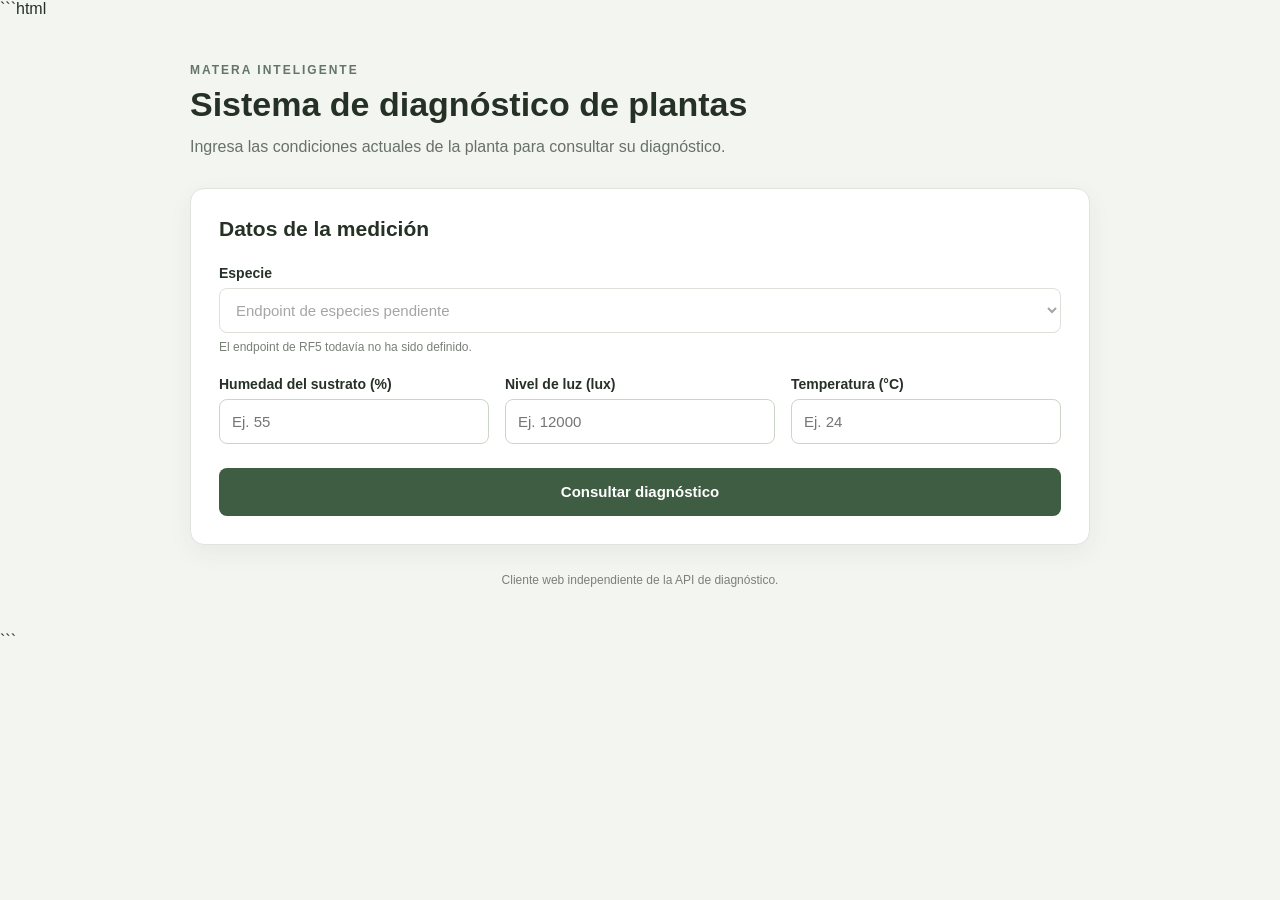
==== frontend/index.html @ f65040d2 "Add files via upload" ====
```html
<!DOCTYPE html>
<html lang="es">
<head>
    <meta charset="UTF-8">
    <meta name="viewport" content="width=device-width, initial-scale=1.0">

    <title>Diagnóstico de plantas</title>

    <link rel="stylesheet" href="css/styles.css">
</head>

<body>

    <main class="contenedor">

        <header class="encabezado">
            <p class="etiqueta">MATERA INTELIGENTE</p>

            <h1>Sistema de diagnóstico de plantas</h1>

            <p class="descripcion">
                Ingresa las condiciones actuales de la planta para consultar
                su diagnóstico.
            </p>
        </header>


        <section class="tarjeta">

            <h2>Datos de la medición</h2>

            <form id="diagnostico-form">

                <div class="campo campo-especie">
                    <label for="especie">Especie</label>

                    <select id="especie" name="especie" required>
                        <option value="">
                            Cargando especies...
                        </option>
                    </select>

                    <small id="estado-especies" class="texto-ayuda">
                        Las especies se cargarán desde la API.
                    </small>
                </div>


                <div class="grupo-campos">

                    <div class="campo">
                        <label for="humedad">
                            Humedad del sustrato (%)
                        </label>

                        <input
                            type="number"
                            id="humedad"
                            name="humedad"
                            step="any"
                            placeholder="Ej. 55"
                            required
                        >
                    </div>


                    <div class="campo">
                        <label for="luz">
                            Nivel de luz (lux)
                        </label>

                        <input
                            type="number"
                            id="luz"
                            name="luz"
                            step="any"
                            placeholder="Ej. 12000"
                            required
                        >
                    </div>


                    <div class="campo">
                        <label for="temperatura">
                            Temperatura (°C)
                        </label>

                        <input
                            type="number"
                            id="temperatura"
                            name="temperatura"
                            step="any"
                            placeholder="Ej. 24"
                            required
                        >
                    </div>

                </div>


                <div id="mensaje-formulario" class="mensaje oculto"></div>


                <button type="submit" id="boton-diagnostico">
                    Consultar diagnóstico
                </button>

            </form>

        </section>


        <section
            id="resultado"
            class="resultado oculto"
            aria-live="polite"
        >

            <div class="resultado-cabecera">

                <p class="etiqueta">RESULTADO</p>

                <h2>Diagnóstico de la planta</h2>

                <div id="indice-vitalidad" class="vitalidad">
                    -
                </div>

            </div>


            <div class="parametros">

                <article class="parametro">

                    <div class="parametro-icono">💧</div>

                    <div>
                        <h3>Humedad</h3>
                        <p id="estado-humedad">-</p>
                    </div>

                </article>


                <article class="parametro">

                    <div class="parametro-icono">☀️</div>

                    <div>
                        <h3>Luz</h3>
                        <p id="estado-luz">-</p>
                    </div>

                </article>


                <article class="parametro">

                    <div class="parametro-icono">🌡️</div>

                    <div>
                        <h3>Temperatura</h3>
                        <p id="estado-temperatura">-</p>
                    </div>

                </article>

            </div>


            <div class="recomendaciones">

                <h3>Recomendaciones</h3>

                <div id="lista-recomendaciones">
                    <!-- Las recomendaciones llegan desde la API. -->
                </div>

            </div>

        </section>


        <section
            id="error-api"
            class="error-api oculto"
            aria-live="assertive"
        >

            <div class="error-icono">!</div>

            <div>
                <h2>No fue posible realizar el diagnóstico</h2>

                <p id="mensaje-error">
                    Ocurrió un error al comunicarse con el servicio.
                </p>

                <p id="codigo-error" class="codigo-error"></p>
            </div>

        </section>


        <footer class="pie">

            <p>
                Cliente web independiente de la API de diagnóstico.
            </p>

        </footer>

    </main>


    <script src="js/app.js"></script>

</body>
</html>
```
---- frontend/css/styles.css ----
* {
    box-sizing: border-box;
    margin: 0;
    padding: 0;
}

body {
    font-family: Arial, Helvetica, sans-serif;
    background: #f3f5f1;
    color: #263126;
    min-height: 100vh;
}

.contenedor {
    width: min(900px, 92%);
    margin: 0 auto;
    padding: 45px 0;
}


/* ENCABEZADO */

.encabezado {
    margin-bottom: 28px;
}

.etiqueta {
    font-size: 12px;
    font-weight: bold;
    letter-spacing: 2px;
    color: #657565;
    margin-bottom: 8px;
}

.encabezado h1 {
    font-size: 34px;
    margin-bottom: 10px;
}

.descripcion {
    color: #687168;
    line-height: 1.6;
}


/* TARJETAS */

.tarjeta,
.resultado,
.error-api {
    background: white;
    border: 1px solid #dfe4dc;
    border-radius: 14px;
    padding: 28px;
    box-shadow: 0 8px 25px rgba(31, 44, 31, 0.06);
}

.tarjeta h2,
.resultado h2 {
    font-size: 21px;
    margin-bottom: 24px;
}


/* FORMULARIO */

.campo {
    display: flex;
    flex-direction: column;
    gap: 7px;
}

.campo-especie {
    margin-bottom: 22px;
}

.campo label {
    font-size: 14px;
    font-weight: bold;
}

.campo input,
.campo select {
    width: 100%;
    height: 45px;
    border: 1px solid #cdd4ca;
    border-radius: 8px;
    padding: 0 12px;
    font-size: 15px;
    background: white;
}

.campo input:focus,
.campo select:focus {
    outline: none;
    border-color: #607960;
    box-shadow: 0 0 0 3px rgba(96, 121, 96, 0.12);
}

.texto-ayuda {
    color: #788078;
    font-size: 12px;
}

.grupo-campos {
    display: grid;
    grid-template-columns: repeat(3, 1fr);
    gap: 16px;
}


/* BOTÓN */

button {
    width: 100%;
    margin-top: 24px;
    height: 48px;
    border: none;
    border-radius: 8px;
    background: #3f5d42;
    color: white;
    font-size: 15px;
    font-weight: bold;
    cursor: pointer;
    transition: background 0.2s ease, transform 0.1s ease;
}

button:hover {
    background: #314a34;
}

button:active {
    transform: translateY(1px);
}

button:disabled {
    opacity: 0.65;
    cursor: wait;
}


/* MENSAJES */

.mensaje {
    margin-top: 16px;
    padding: 12px 14px;
    border-radius: 8px;
    font-size: 14px;
    line-height: 1.5;
}

.mensaje.error {
    background: #fff0f0;
    border: 1px solid #efcaca;
    color: #8d3030;
}


/* RESULTADO */

.resultado {
    margin-top: 24px;
}

.resultado-cabecera {
    border-bottom: 1px solid #e4e8e2;
    padding-bottom: 22px;
}

.vitalidad {
    display: inline-flex;
    align-items: center;
    min-height: 40px;
    padding: 7px 16px;
    margin-top: 5px;
    border-radius: 20px;
    background: #edf3ed;
    color: #3f5d42;
    font-weight: bold;
    font-size: 14px;
}


/* PARÁMETROS */

.parametros {
    display: grid;
    grid-template-columns: repeat(3, 1fr);
    gap: 14px;
    margin-top: 22px;
}

.parametro {
    display: flex;
    align-items: center;
    gap: 13px;
    border: 1px solid #e0e5df;
    border-radius: 10px;
    padding: 17px;
}

.parametro-icono {
    font-size: 23px;
}

.parametro h3 {
    font-size: 14px;
    margin-bottom: 5px;
}

.parametro p {
    font-size: 13px;
    font-weight: bold;
}


/* ESTADOS */

.estado-bajo {
    color: #a05c25;
}

.estado-optimo {
    color: #3f7145;
}

.estado-alto {
    color: #8a4242;
}


/* RECOMENDACIONES */

.recomendaciones {
    margin-top: 24px;
    padding-top: 22px;
    border-top: 1px solid #e4e8e2;
}

.recomendaciones h3 {
    margin-bottom: 13px;
    font-size: 16px;
}

.recomendacion {
    padding: 13px 15px;
    margin-bottom: 9px;
    border-radius: 8px;
    background: #f5f7f4;
    color: #4d554d;
    font-size: 14px;
    line-height: 1.5;
}

.recomendacion:last-child {
    margin-bottom: 0;
}


/* ERROR DE API */

.error-api {
    display: flex;
    gap: 16px;
    margin-top: 24px;
    border-color: #efcaca;
    background: #fffafa;
}

.error-icono {
    width: 32px;
    height: 32px;
    flex-shrink: 0;
    display: flex;
    justify-content: center;
    align-items: center;
    border-radius: 50%;
    background: #b84b4b;
    color: white;
    font-weight: bold;
}

.error-api h2 {
    font-size: 17px;
    margin-bottom: 7px;
}

.error-api p {
    color: #6e5a5a;
    line-height: 1.5;
}

.codigo-error {
    margin-top: 7px;
    font-size: 12px;
    font-family: monospace;
}


/* UTILIDAD */

.oculto {
    display: none;
}


/* PIE */

.pie {
    text-align: center;
    margin-top: 28px;
    color: #7a817a;
    font-size: 12px;
}


/* RESPONSIVE */

@media (max-width: 700px) {

    .contenedor {
        padding: 30px 0;
    }

    .encabezado h1 {
        font-size: 28px;
    }

    .grupo-campos,
    .parametros {
        grid-template-columns: 1fr;
    }

    .tarjeta,
    .resultado,
    .error-api {
        padding: 21px;
    }
}
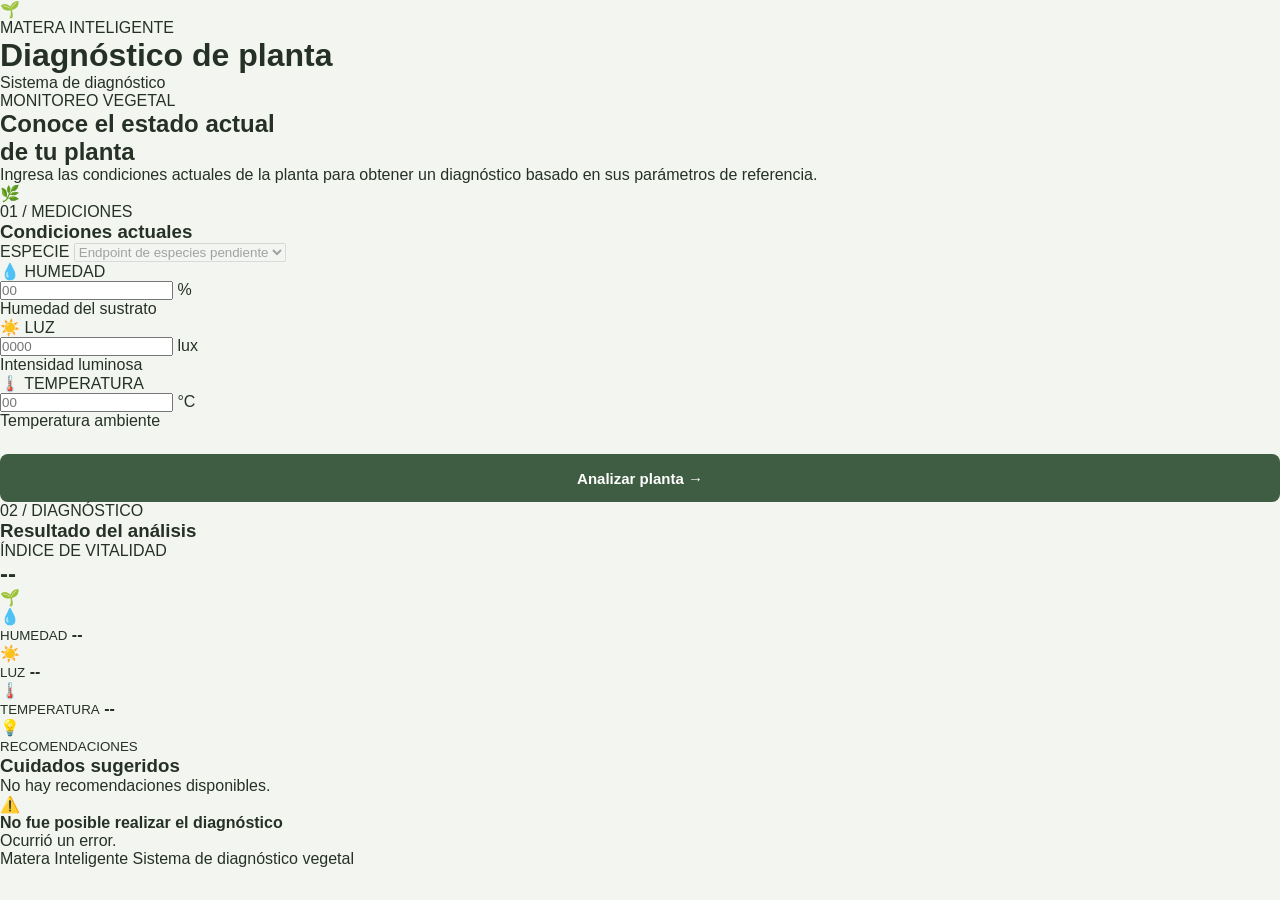
==== commit 30f45e07: "Update index.html" ====
--- a/frontend/index.html
+++ b/frontend/index.html
@@ -1,181 +1,302 @@
-```html
 <!DOCTYPE html>
 <html lang="es">
 <head>
     <meta charset="UTF-8">
     <meta name="viewport" content="width=device-width, initial-scale=1.0">
 
-    <title>Diagnóstico de plantas</title>
+    <title>Matera Inteligente | Diagnóstico</title>
 
     <link rel="stylesheet" href="css/styles.css">
 </head>
 
 <body>
 
-    <main class="contenedor">
-
-        <header class="encabezado">
-            <p class="etiqueta">MATERA INTELIGENTE</p>
-
-            <h1>Sistema de diagnóstico de plantas</h1>
-
-            <p class="descripcion">
-                Ingresa las condiciones actuales de la planta para consultar
-                su diagnóstico.
-            </p>
+    <main class="dashboard">
+
+        <header class="topbar">
+
+            <div class="brand">
+                <div class="brand-icon">🌱</div>
+
+                <div>
+                    <span class="brand-small">MATERA INTELIGENTE</span>
+                    <h1>Diagnóstico de planta</h1>
+                </div>
+            </div>
+
+            <div class="status">
+                <span class="status-dot"></span>
+                Sistema de diagnóstico
+            </div>
+
         </header>
 
 
-        <section class="tarjeta">
-
-            <h2>Datos de la medición</h2>
-
-            <form id="diagnostico-form">
-
-                <div class="campo campo-especie">
-                    <label for="especie">Especie</label>
-
-                    <select id="especie" name="especie" required>
-                        <option value="">
-                            Cargando especies...
-                        </option>
+        <section class="welcome">
+
+            <div>
+                <span class="section-label">MONITOREO VEGETAL</span>
+
+                <h2>
+                    Conoce el estado actual
+                    <br>
+                    de tu planta
+                </h2>
+
+                <p>
+                    Ingresa las condiciones actuales de la planta
+                    para obtener un diagnóstico basado en sus
+                    parámetros de referencia.
+                </p>
+            </div>
+
+            <div class="plant-decoration">
+                🌿
+            </div>
+
+        </section>
+
+
+        <!-- PANEL DE MEDICIONES -->
+        <section class="measurements">
+
+            <div class="section-heading">
+
+                <div>
+                    <span class="section-label">01 / MEDICIONES</span>
+                    <h3>Condiciones actuales</h3>
+                </div>
+
+                <div class="species-box">
+
+                    <label for="especie">ESPECIE</label>
+
+                    <select id="especie">
+                        <option value="">Cargando especies...</option>
                     </select>
 
-                    <small id="estado-especies" class="texto-ayuda">
-                        Las especies se cargarán desde la API.
-                    </small>
-                </div>
-
-
-                <div class="grupo-campos">
-
-                    <div class="campo">
-                        <label for="humedad">
-                            Humedad del sustrato (%)
-                        </label>
+                </div>
+
+            </div>
+
+
+            <div class="measurement-grid">
+
+                <!-- HUMEDAD -->
+                <article class="measurement-card humidity">
+
+                    <div class="card-top">
+                        <span class="measurement-icon">💧</span>
+                        <span class="measurement-name">
+                            HUMEDAD
+                        </span>
+                    </div>
+
+                    <div class="measurement-input">
 
                         <input
                             type="number"
                             id="humedad"
-                            name="humedad"
-                            step="any"
-                            placeholder="Ej. 55"
-                            required
+                            placeholder="00"
+                            min="0"
                         >
-                    </div>
-
-
-                    <div class="campo">
-                        <label for="luz">
-                            Nivel de luz (lux)
-                        </label>
+
+                        <span>%</span>
+
+                    </div>
+
+                    <p>
+                        Humedad del sustrato
+                    </p>
+
+                </article>
+
+
+                <!-- LUZ -->
+                <article class="measurement-card light">
+
+                    <div class="card-top">
+                        <span class="measurement-icon">☀️</span>
+                        <span class="measurement-name">
+                            LUZ
+                        </span>
+                    </div>
+
+                    <div class="measurement-input">
 
                         <input
                             type="number"
                             id="luz"
-                            name="luz"
-                            step="any"
-                            placeholder="Ej. 12000"
-                            required
+                            placeholder="0000"
+                            min="0"
                         >
-                    </div>
-
-
-                    <div class="campo">
-                        <label for="temperatura">
-                            Temperatura (°C)
-                        </label>
+
+                        <span>lux</span>
+
+                    </div>
+
+                    <p>
+                        Intensidad luminosa
+                    </p>
+
+                </article>
+
+
+                <!-- TEMPERATURA -->
+                <article class="measurement-card temperature">
+
+                    <div class="card-top">
+                        <span class="measurement-icon">🌡️</span>
+                        <span class="measurement-name">
+                            TEMPERATURA
+                        </span>
+                    </div>
+
+                    <div class="measurement-input">
 
                         <input
                             type="number"
                             id="temperatura"
-                            name="temperatura"
-                            step="any"
-                            placeholder="Ej. 24"
-                            required
+                            placeholder="00"
+                            step="0.1"
                         >
-                    </div>
-
-                </div>
-
-
-                <div id="mensaje-formulario" class="mensaje oculto"></div>
-
-
-                <button type="submit" id="boton-diagnostico">
-                    Consultar diagnóstico
+
+                        <span>°C</span>
+
+                    </div>
+
+                    <p>
+                        Temperatura ambiente
+                    </p>
+
+                </article>
+
+            </div>
+
+
+            <div class="action-area">
+
+                <button
+                    id="boton-diagnostico"
+                    type="button"
+                >
+                    <span>Analizar planta</span>
+                    <span class="arrow">→</span>
                 </button>
 
-            </form>
+            </div>
 
         </section>
 
 
+        <!-- RESULTADO -->
         <section
             id="resultado"
-            class="resultado oculto"
-            aria-live="polite"
+            class="diagnosis-section hidden"
         >
 
-            <div class="resultado-cabecera">
-
-                <p class="etiqueta">RESULTADO</p>
-
-                <h2>Diagnóstico de la planta</h2>
-
-                <div id="indice-vitalidad" class="vitalidad">
-                    -
-                </div>
-
-            </div>
-
-
-            <div class="parametros">
-
-                <article class="parametro">
-
-                    <div class="parametro-icono">💧</div>
+            <div class="section-heading">
+
+                <div>
+                    <span class="section-label">
+                        02 / DIAGNÓSTICO
+                    </span>
+
+                    <h3>
+                        Resultado del análisis
+                    </h3>
+                </div>
+
+            </div>
+
+
+            <!-- ESTADO GENERAL -->
+            <div class="vitality-card">
+
+                <div>
+
+                    <span class="result-label">
+                        ÍNDICE DE VITALIDAD
+                    </span>
+
+                    <h2 id="indice-vitalidad">
+                        --
+                    </h2>
+
+                </div>
+
+                <div
+                    id="estado-icon"
+                    class="vitality-icon"
+                >
+                    🌱
+                </div>
+
+            </div>
+
+
+            <!-- ESTADOS INDIVIDUALES -->
+            <div class="parameter-results">
+
+                <article class="result-card">
+
+                    <span>💧</span>
 
                     <div>
-                        <h3>Humedad</h3>
-                        <p id="estado-humedad">-</p>
-                    </div>
-
-                </article>
-
-
-                <article class="parametro">
-
-                    <div class="parametro-icono">☀️</div>
+                        <small>HUMEDAD</small>
+                        <strong id="resultado-humedad">
+                            --
+                        </strong>
+                    </div>
+
+                </article>
+
+
+                <article class="result-card">
+
+                    <span>☀️</span>
 
                     <div>
-                        <h3>Luz</h3>
-                        <p id="estado-luz">-</p>
-                    </div>
-
-                </article>
-
-
-                <article class="parametro">
-
-                    <div class="parametro-icono">🌡️</div>
+                        <small>LUZ</small>
+                        <strong id="resultado-luz">
+                            --
+                        </strong>
+                    </div>
+
+                </article>
+
+
+                <article class="result-card">
+
+                    <span>🌡️</span>
 
                     <div>
-                        <h3>Temperatura</h3>
-                        <p id="estado-temperatura">-</p>
-                    </div>
-
-                </article>
-
-            </div>
-
-
-            <div class="recomendaciones">
-
-                <h3>Recomendaciones</h3>
+                        <small>TEMPERATURA</small>
+                        <strong id="resultado-temperatura">
+                            --
+                        </strong>
+                    </div>
+
+                </article>
+
+            </div>
+
+
+            <div class="recommendations">
+
+                <div class="recommendation-title">
+                    <span>💡</span>
+
+                    <div>
+                        <small>RECOMENDACIONES</small>
+                        <h3>Cuidados sugeridos</h3>
+                    </div>
+                </div>
 
                 <div id="lista-recomendaciones">
-                    <!-- Las recomendaciones llegan desde la API. -->
+                    <p>
+                        No hay recomendaciones disponibles.
+                    </p>
                 </div>
 
             </div>
@@ -183,32 +304,36 @@
         </section>
 
 
+        <!-- ERROR -->
         <section
-            id="error-api"
-            class="error-api oculto"
-            aria-live="assertive"
+            id="error"
+            class="error-box hidden"
         >
 
-            <div class="error-icono">!</div>
+            <span class="error-icon">⚠️</span>
 
             <div>
-                <h2>No fue posible realizar el diagnóstico</h2>
+                <strong>
+                    No fue posible realizar el diagnóstico
+                </strong>
 
                 <p id="mensaje-error">
-                    Ocurrió un error al comunicarse con el servicio.
+                    Ocurrió un error.
                 </p>
-
-                <p id="codigo-error" class="codigo-error"></p>
             </div>
 
         </section>
 
 
-        <footer class="pie">
-
-            <p>
-                Cliente web independiente de la API de diagnóstico.
-            </p>
+        <footer>
+
+            <span>
+                Matera Inteligente
+            </span>
+
+            <span>
+                Sistema de diagnóstico vegetal
+            </span>
 
         </footer>
 
@@ -219,4 +344,3 @@
 
 </body>
 </html>
-```
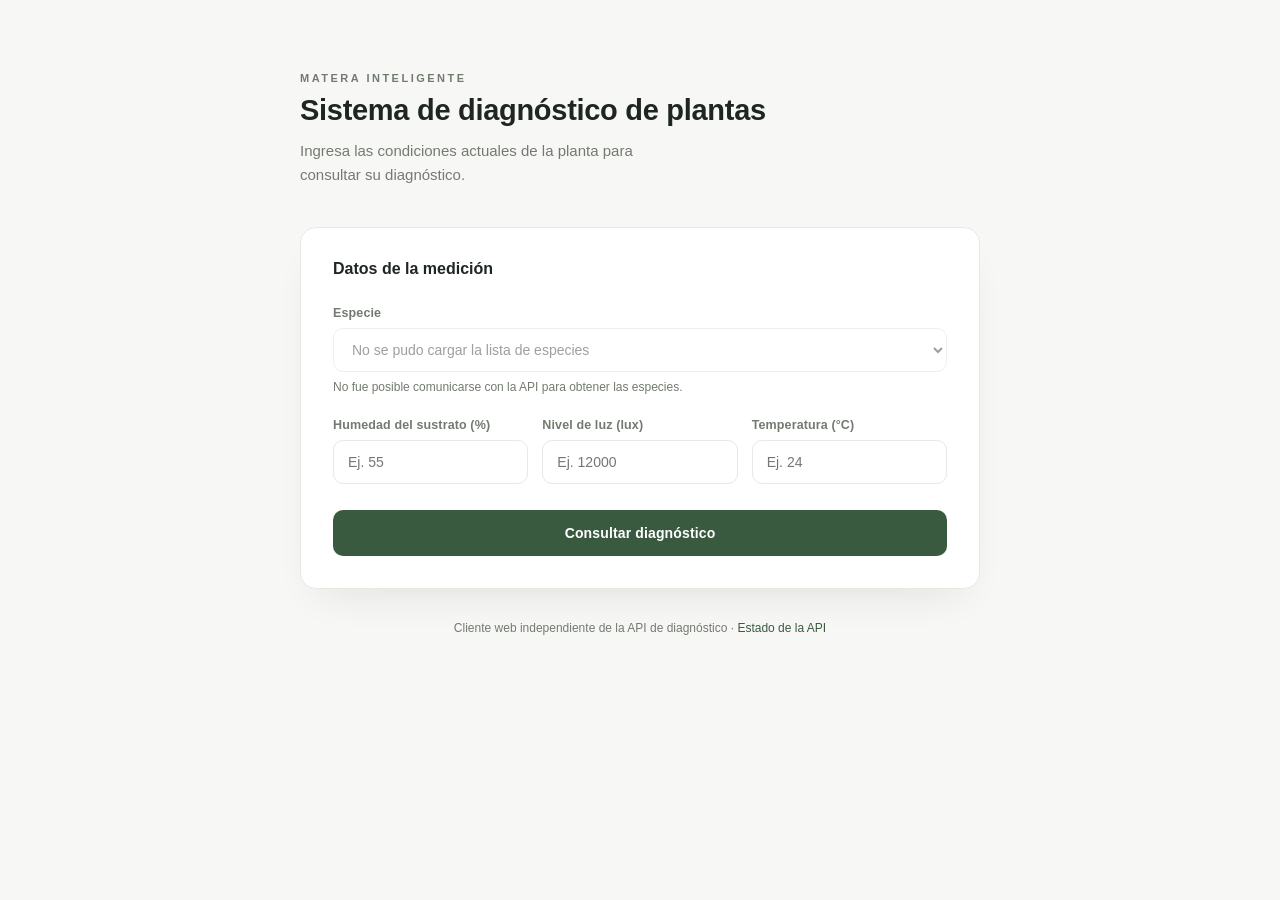
==== commit 3e665c39: "Conectar el front con la API, rediseño minimalista y panel de estado - app.js consume GET /especies " ====
--- a/frontend/index.html
+++ b/frontend/index.html
@@ -4,277 +4,164 @@
     <meta charset="UTF-8">
     <meta name="viewport" content="width=device-width, initial-scale=1.0">
 
-    <title>Matera Inteligente | Diagnóstico</title>
+    <title>Diagnóstico de plantas</title>
 
     <link rel="stylesheet" href="css/styles.css">
 </head>
 
 <body>
 
-    <main class="dashboard">
-
-        <header class="topbar">
-
-            <div class="brand">
-                <div class="brand-icon">🌱</div>
-
-                <div>
-                    <span class="brand-small">MATERA INTELIGENTE</span>
-                    <h1>Diagnóstico de planta</h1>
-                </div>
-            </div>
-
-            <div class="status">
-                <span class="status-dot"></span>
-                Sistema de diagnóstico
-            </div>
-
+    <main class="contenedor">
+
+        <header class="encabezado">
+            <p class="etiqueta">MATERA INTELIGENTE</p>
+
+            <h1>Sistema de diagnóstico de plantas</h1>
+
+            <p class="descripcion">
+                Ingresa las condiciones actuales de la planta para consultar
+                su diagnóstico.
+            </p>
         </header>
 
 
-        <section class="welcome">
-
-            <div>
-                <span class="section-label">MONITOREO VEGETAL</span>
-
-                <h2>
-                    Conoce el estado actual
-                    <br>
-                    de tu planta
-                </h2>
-
-                <p>
-                    Ingresa las condiciones actuales de la planta
-                    para obtener un diagnóstico basado en sus
-                    parámetros de referencia.
-                </p>
-            </div>
-
-            <div class="plant-decoration">
-                🌿
-            </div>
-
-        </section>
-
-
-        <!-- PANEL DE MEDICIONES -->
-        <section class="measurements">
-
-            <div class="section-heading">
-
-                <div>
-                    <span class="section-label">01 / MEDICIONES</span>
-                    <h3>Condiciones actuales</h3>
-                </div>
-
-                <div class="species-box">
-
-                    <label for="especie">ESPECIE</label>
-
-                    <select id="especie">
-                        <option value="">Cargando especies...</option>
+        <section class="tarjeta">
+
+            <h2>Datos de la medición</h2>
+
+            <form id="diagnostico-form">
+
+                <div class="campo campo-especie">
+                    <label for="especie">Especie</label>
+
+                    <select id="especie" name="especie" required>
+                        <option value="">
+                            Cargando especies...
+                        </option>
                     </select>
 
-                </div>
-
-            </div>
-
-
-            <div class="measurement-grid">
-
-                <!-- HUMEDAD -->
-                <article class="measurement-card humidity">
-
-                    <div class="card-top">
-                        <span class="measurement-icon">💧</span>
-                        <span class="measurement-name">
-                            HUMEDAD
-                        </span>
-                    </div>
-
-                    <div class="measurement-input">
+                    <small id="estado-especies" class="texto-ayuda">
+                        Las especies se cargarán desde la API.
+                    </small>
+                </div>
+
+
+                <div class="grupo-campos">
+
+                    <div class="campo">
+                        <label for="humedad">
+                            Humedad del sustrato (%)
+                        </label>
 
                         <input
                             type="number"
                             id="humedad"
-                            placeholder="00"
-                            min="0"
+                            name="humedad"
+                            step="any"
+                            placeholder="Ej. 55"
+                            required
                         >
-
-                        <span>%</span>
-
-                    </div>
-
-                    <p>
-                        Humedad del sustrato
-                    </p>
-
-                </article>
-
-
-                <!-- LUZ -->
-                <article class="measurement-card light">
-
-                    <div class="card-top">
-                        <span class="measurement-icon">☀️</span>
-                        <span class="measurement-name">
-                            LUZ
-                        </span>
-                    </div>
-
-                    <div class="measurement-input">
+                    </div>
+
+
+                    <div class="campo">
+                        <label for="luz">
+                            Nivel de luz (lux)
+                        </label>
 
                         <input
                             type="number"
                             id="luz"
-                            placeholder="0000"
-                            min="0"
+                            name="luz"
+                            step="any"
+                            placeholder="Ej. 12000"
+                            required
                         >
-
-                        <span>lux</span>
-
-                    </div>
-
-                    <p>
-                        Intensidad luminosa
-                    </p>
-
-                </article>
-
-
-                <!-- TEMPERATURA -->
-                <article class="measurement-card temperature">
-
-                    <div class="card-top">
-                        <span class="measurement-icon">🌡️</span>
-                        <span class="measurement-name">
-                            TEMPERATURA
-                        </span>
-                    </div>
-
-                    <div class="measurement-input">
+                    </div>
+
+
+                    <div class="campo">
+                        <label for="temperatura">
+                            Temperatura (°C)
+                        </label>
 
                         <input
                             type="number"
                             id="temperatura"
-                            placeholder="00"
-                            step="0.1"
+                            name="temperatura"
+                            step="any"
+                            placeholder="Ej. 24"
+                            required
                         >
-
-                        <span>°C</span>
-
-                    </div>
-
-                    <p>
-                        Temperatura ambiente
-                    </p>
-
-                </article>
-
-            </div>
-
-
-            <div class="action-area">
-
-                <button
-                    id="boton-diagnostico"
-                    type="button"
-                >
-                    <span>Analizar planta</span>
-                    <span class="arrow">→</span>
+                    </div>
+
+                </div>
+
+
+                <div id="mensaje-formulario" class="mensaje oculto"></div>
+
+
+                <button type="submit" id="boton-diagnostico">
+                    Consultar diagnóstico
                 </button>
 
-            </div>
+            </form>
 
         </section>
 
 
-        <!-- RESULTADO -->
         <section
             id="resultado"
-            class="diagnosis-section hidden"
+            class="resultado oculto"
+            aria-live="polite"
         >
 
-            <div class="section-heading">
-
-                <div>
-                    <span class="section-label">
-                        02 / DIAGNÓSTICO
-                    </span>
-
-                    <h3>
-                        Resultado del análisis
-                    </h3>
-                </div>
-
-            </div>
-
-
-            <!-- ESTADO GENERAL -->
-            <div class="vitality-card">
-
-                <div>
-
-                    <span class="result-label">
-                        ÍNDICE DE VITALIDAD
-                    </span>
-
-                    <h2 id="indice-vitalidad">
-                        --
-                    </h2>
-
-                </div>
-
-                <div
-                    id="estado-icon"
-                    class="vitality-icon"
-                >
-                    🌱
-                </div>
-
-            </div>
-
-
-            <!-- ESTADOS INDIVIDUALES -->
-            <div class="parameter-results">
-
-                <article class="result-card">
-
-                    <span>💧</span>
+            <div class="resultado-cabecera">
+
+                <p class="etiqueta">RESULTADO</p>
+
+                <h2>Diagnóstico de la planta</h2>
+
+                <div id="estado-global" class="vitalidad">
+                    -
+                </div>
+
+            </div>
+
+
+            <div class="parametros">
+
+                <article class="parametro">
+
+                    <div class="parametro-icono">💧</div>
 
                     <div>
-                        <small>HUMEDAD</small>
-                        <strong id="resultado-humedad">
-                            --
-                        </strong>
+                        <h3>Humedad</h3>
+                        <p id="estado-humedad">-</p>
                     </div>
 
                 </article>
 
 
-                <article class="result-card">
-
-                    <span>☀️</span>
+                <article class="parametro">
+
+                    <div class="parametro-icono">☀️</div>
 
                     <div>
-                        <small>LUZ</small>
-                        <strong id="resultado-luz">
-                            --
-                        </strong>
+                        <h3>Luz</h3>
+                        <p id="estado-luz">-</p>
                     </div>
 
                 </article>
 
 
-                <article class="result-card">
-
-                    <span>🌡️</span>
+                <article class="parametro">
+
+                    <div class="parametro-icono">🌡️</div>
 
                     <div>
-                        <small>TEMPERATURA</small>
-                        <strong id="resultado-temperatura">
-                            --
-                        </strong>
+                        <h3>Temperatura</h3>
+                        <p id="estado-temperatura">-</p>
                     </div>
 
                 </article>
@@ -282,21 +169,12 @@
             </div>
 
 
-            <div class="recommendations">
-
-                <div class="recommendation-title">
-                    <span>💡</span>
-
-                    <div>
-                        <small>RECOMENDACIONES</small>
-                        <h3>Cuidados sugeridos</h3>
-                    </div>
-                </div>
+            <div class="recomendaciones">
+
+                <h3>Recomendaciones</h3>
 
                 <div id="lista-recomendaciones">
-                    <p>
-                        No hay recomendaciones disponibles.
-                    </p>
+                    <!-- Las recomendaciones llegan desde la API. -->
                 </div>
 
             </div>
@@ -304,36 +182,33 @@
         </section>
 
 
-        <!-- ERROR -->
         <section
-            id="error"
-            class="error-box hidden"
+            id="error-api"
+            class="error-api oculto"
+            aria-live="assertive"
         >
 
-            <span class="error-icon">⚠️</span>
+            <div class="error-icono">!</div>
 
             <div>
-                <strong>
-                    No fue posible realizar el diagnóstico
-                </strong>
+                <h2>No fue posible realizar el diagnóstico</h2>
 
                 <p id="mensaje-error">
-                    Ocurrió un error.
+                    Ocurrió un error al comunicarse con el servicio.
                 </p>
+
+                <p id="codigo-error" class="codigo-error"></p>
             </div>
 
         </section>
 
 
-        <footer>
-
-            <span>
-                Matera Inteligente
-            </span>
-
-            <span>
-                Sistema de diagnóstico vegetal
-            </span>
+        <footer class="pie">
+
+            <p>
+                Cliente web independiente de la API de diagnóstico ·
+                <a href="estado.html">Estado de la API</a>
+            </p>
 
         </footer>
 
--- a/frontend/css/styles.css
+++ b/frontend/css/styles.css
@@ -1,340 +1,449 @@
-* {
-    box-sizing: border-box;
-    margin: 0;
-    padding: 0;
-}
-
-body {
-    font-family: Arial, Helvetica, sans-serif;
-    background: #f3f5f1;
-    color: #263126;
-    min-height: 100vh;
-}
-
-.contenedor {
-    width: min(900px, 92%);
-    margin: 0 auto;
-    padding: 45px 0;
-}
-
-
-/* ENCABEZADO */
-
-.encabezado {
-    margin-bottom: 28px;
-}
-
-.etiqueta {
-    font-size: 12px;
-    font-weight: bold;
-    letter-spacing: 2px;
-    color: #657565;
-    margin-bottom: 8px;
-}
-
-.encabezado h1 {
-    font-size: 34px;
-    margin-bottom: 10px;
-}
-
-.descripcion {
-    color: #687168;
-    line-height: 1.6;
-}
-
-
-/* TARJETAS */
-
-.tarjeta,
-.resultado,
-.error-api {
-    background: white;
-    border: 1px solid #dfe4dc;
-    border-radius: 14px;
-    padding: 28px;
-    box-shadow: 0 8px 25px rgba(31, 44, 31, 0.06);
-}
-
-.tarjeta h2,
-.resultado h2 {
-    font-size: 21px;
-    margin-bottom: 24px;
-}
-
-
-/* FORMULARIO */
-
-.campo {
-    display: flex;
-    flex-direction: column;
-    gap: 7px;
-}
-
-.campo-especie {
-    margin-bottom: 22px;
-}
-
-.campo label {
-    font-size: 14px;
-    font-weight: bold;
-}
-
-.campo input,
-.campo select {
-    width: 100%;
-    height: 45px;
-    border: 1px solid #cdd4ca;
-    border-radius: 8px;
-    padding: 0 12px;
-    font-size: 15px;
-    background: white;
-}
-
-.campo input:focus,
-.campo select:focus {
-    outline: none;
-    border-color: #607960;
-    box-shadow: 0 0 0 3px rgba(96, 121, 96, 0.12);
-}
-
-.texto-ayuda {
-    color: #788078;
-    font-size: 12px;
-}
-
-.grupo-campos {
-    display: grid;
-    grid-template-columns: repeat(3, 1fr);
-    gap: 16px;
-}
-
-
-/* BOTÓN */
-
-button {
-    width: 100%;
-    margin-top: 24px;
-    height: 48px;
-    border: none;
-    border-radius: 8px;
-    background: #3f5d42;
-    color: white;
-    font-size: 15px;
-    font-weight: bold;
-    cursor: pointer;
-    transition: background 0.2s ease, transform 0.1s ease;
-}
-
-button:hover {
-    background: #314a34;
-}
-
-button:active {
-    transform: translateY(1px);
-}
-
-button:disabled {
-    opacity: 0.65;
-    cursor: wait;
-}
-
-
-/* MENSAJES */
-
-.mensaje {
-    margin-top: 16px;
-    padding: 12px 14px;
-    border-radius: 8px;
-    font-size: 14px;
-    line-height: 1.5;
-}
-
-.mensaje.error {
-    background: #fff0f0;
-    border: 1px solid #efcaca;
-    color: #8d3030;
-}
-
-
-/* RESULTADO */
-
-.resultado {
-    margin-top: 24px;
-}
-
-.resultado-cabecera {
-    border-bottom: 1px solid #e4e8e2;
-    padding-bottom: 22px;
-}
-
-.vitalidad {
-    display: inline-flex;
-    align-items: center;
-    min-height: 40px;
-    padding: 7px 16px;
-    margin-top: 5px;
-    border-radius: 20px;
-    background: #edf3ed;
-    color: #3f5d42;
-    font-weight: bold;
-    font-size: 14px;
-}
-
-
-/* PARÁMETROS */
-
-.parametros {
-    display: grid;
-    grid-template-columns: repeat(3, 1fr);
-    gap: 14px;
-    margin-top: 22px;
-}
-
-.parametro {
-    display: flex;
-    align-items: center;
-    gap: 13px;
-    border: 1px solid #e0e5df;
-    border-radius: 10px;
-    padding: 17px;
-}
-
-.parametro-icono {
-    font-size: 23px;
-}
-
-.parametro h3 {
-    font-size: 14px;
-    margin-bottom: 5px;
-}
-
-.parametro p {
-    font-size: 13px;
-    font-weight: bold;
-}
-
-
-/* ESTADOS */
-
-.estado-bajo {
-    color: #a05c25;
-}
-
-.estado-optimo {
-    color: #3f7145;
-}
-
-.estado-alto {
-    color: #8a4242;
-}
-
-
-/* RECOMENDACIONES */
-
-.recomendaciones {
-    margin-top: 24px;
-    padding-top: 22px;
-    border-top: 1px solid #e4e8e2;
-}
-
-.recomendaciones h3 {
-    margin-bottom: 13px;
-    font-size: 16px;
-}
-
-.recomendacion {
-    padding: 13px 15px;
-    margin-bottom: 9px;
-    border-radius: 8px;
-    background: #f5f7f4;
-    color: #4d554d;
-    font-size: 14px;
-    line-height: 1.5;
-}
-
-.recomendacion:last-child {
-    margin-bottom: 0;
-}
-
-
-/* ERROR DE API */
-
-.error-api {
-    display: flex;
-    gap: 16px;
-    margin-top: 24px;
-    border-color: #efcaca;
-    background: #fffafa;
-}
-
-.error-icono {
-    width: 32px;
-    height: 32px;
-    flex-shrink: 0;
-    display: flex;
-    justify-content: center;
-    align-items: center;
-    border-radius: 50%;
-    background: #b84b4b;
-    color: white;
-    font-weight: bold;
-}
-
-.error-api h2 {
-    font-size: 17px;
-    margin-bottom: 7px;
-}
-
-.error-api p {
-    color: #6e5a5a;
-    line-height: 1.5;
-}
-
-.codigo-error {
-    margin-top: 7px;
-    font-size: 12px;
-    font-family: monospace;
-}
-
-
-/* UTILIDAD */
-
-.oculto {
-    display: none;
-}
-
-
-/* PIE */
-
-.pie {
-    text-align: center;
-    margin-top: 28px;
-    color: #7a817a;
-    font-size: 12px;
-}
-
-
-/* RESPONSIVE */
-
-@media (max-width: 700px) {
-
-    .contenedor {
-        padding: 30px 0;
-    }
-
-    .encabezado h1 {
-        font-size: 28px;
-    }
-
-    .grupo-campos,
-    .parametros {
-        grid-template-columns: 1fr;
-    }
-
-    .tarjeta,
-    .resultado,
-    .error-api {
-        padding: 21px;
-    }
-}
-
+:root {
+    --color-bg: #f7f8f5;
+    --color-surface: #ffffff;
+    --color-border: #e7e9e3;
+    --color-text: #1f2621;
+    --color-text-muted: #737b70;
+    --color-accent: #3a5a40;
+    --color-accent-dark: #2c452f;
+    --color-saludable: #3a7d44;
+    --color-en-riesgo: #b8842f;
+    --color-critico: #b3403f;
+    --radius: 16px;
+    --radius-sm: 10px;
+    --shadow: 0 20px 40px -20px rgba(31, 38, 33, 0.12);
+}
+
+* {
+    box-sizing: border-box;
+    margin: 0;
+    padding: 0;
+}
+
+body {
+    font-family: -apple-system, BlinkMacSystemFont, "Segoe UI", Roboto, Helvetica, Arial, sans-serif;
+    background: var(--color-bg);
+    color: var(--color-text);
+    min-height: 100vh;
+    -webkit-font-smoothing: antialiased;
+}
+
+.contenedor {
+    width: min(680px, 92%);
+    margin: 0 auto;
+    padding: 72px 0 48px;
+}
+
+
+/* ENCABEZADO */
+
+.encabezado {
+    margin-bottom: 40px;
+}
+
+.etiqueta {
+    font-size: 11px;
+    font-weight: 700;
+    letter-spacing: 2.5px;
+    text-transform: uppercase;
+    color: var(--color-text-muted);
+    margin-bottom: 10px;
+}
+
+.encabezado h1 {
+    font-size: 29px;
+    font-weight: 650;
+    letter-spacing: -0.01em;
+    margin-bottom: 12px;
+}
+
+.descripcion {
+    color: var(--color-text-muted);
+    line-height: 1.6;
+    font-size: 15px;
+    max-width: 44ch;
+}
+
+
+/* TARJETAS */
+
+.tarjeta,
+.resultado,
+.error-api {
+    background: var(--color-surface);
+    border: 1px solid var(--color-border);
+    border-radius: var(--radius);
+    padding: 32px;
+    box-shadow: var(--shadow);
+}
+
+.tarjeta h2,
+.resultado h2 {
+    font-size: 16px;
+    font-weight: 650;
+    margin-bottom: 28px;
+}
+
+
+/* FORMULARIO */
+
+.campo {
+    display: flex;
+    flex-direction: column;
+    gap: 8px;
+}
+
+.campo-especie {
+    margin-bottom: 24px;
+}
+
+.campo label {
+    font-size: 12.5px;
+    font-weight: 650;
+    color: var(--color-text-muted);
+    letter-spacing: 0.01em;
+}
+
+.campo input,
+.campo select {
+    width: 100%;
+    height: 44px;
+    border: 1px solid var(--color-border);
+    border-radius: var(--radius-sm);
+    padding: 0 14px;
+    font-size: 14px;
+    font-family: inherit;
+    background: var(--color-surface);
+    color: var(--color-text);
+    transition: border-color 0.15s ease, box-shadow 0.15s ease;
+}
+
+.campo input:focus,
+.campo select:focus {
+    outline: none;
+    border-color: var(--color-accent);
+    box-shadow: 0 0 0 3px rgba(58, 90, 64, 0.12);
+}
+
+.campo select:disabled {
+    color: var(--color-text-muted);
+    cursor: wait;
+}
+
+.texto-ayuda {
+    color: var(--color-text-muted);
+    font-size: 12px;
+}
+
+.grupo-campos {
+    display: grid;
+    grid-template-columns: repeat(3, 1fr);
+    gap: 14px;
+}
+
+
+/* BOTÓN */
+
+button {
+    width: 100%;
+    margin-top: 26px;
+    height: 46px;
+    border: none;
+    border-radius: var(--radius-sm);
+    background: var(--color-accent);
+    color: white;
+    font-size: 14px;
+    font-weight: 650;
+    letter-spacing: 0.01em;
+    cursor: pointer;
+    transition: background 0.18s ease, transform 0.1s ease;
+}
+
+button:hover {
+    background: var(--color-accent-dark);
+}
+
+button:active {
+    transform: translateY(1px);
+}
+
+button:disabled {
+    opacity: 0.6;
+    cursor: wait;
+}
+
+
+/* MENSAJES */
+
+.mensaje {
+    margin-top: 16px;
+    padding: 12px 14px;
+    border-radius: var(--radius-sm);
+    font-size: 13.5px;
+    line-height: 1.5;
+    animation: aparecer 0.25s ease both;
+}
+
+.mensaje.error {
+    background: #fdf3f2;
+    border: 1px solid #f0d7d5;
+    color: #8a3d3c;
+}
+
+
+/* RESULTADO */
+
+.resultado {
+    margin-top: 20px;
+    animation: aparecer 0.4s ease both;
+}
+
+.resultado-cabecera {
+    border-bottom: 1px solid var(--color-border);
+    padding-bottom: 24px;
+}
+
+.vitalidad {
+    display: inline-flex;
+    align-items: center;
+    gap: 8px;
+    min-height: 36px;
+    padding: 7px 16px;
+    margin-top: 8px;
+    border-radius: 999px;
+    background: #eef1ec;
+    color: var(--color-accent);
+    font-weight: 650;
+    font-size: 13px;
+    letter-spacing: 0.02em;
+    animation: aparecerEscala 0.35s ease 0.05s both;
+}
+
+.vitalidad.estado-saludable {
+    background: #eaf5ec;
+    color: var(--color-saludable);
+}
+
+.vitalidad.estado-en_riesgo {
+    background: #fbf1e2;
+    color: var(--color-en-riesgo);
+}
+
+.vitalidad.estado-critico {
+    background: #fbeceb;
+    color: var(--color-critico);
+}
+
+
+/* PARÁMETROS */
+
+.parametros {
+    display: grid;
+    grid-template-columns: repeat(3, 1fr);
+    gap: 12px;
+    margin-top: 24px;
+}
+
+.parametro {
+    border: 1px solid var(--color-border);
+    border-radius: var(--radius-sm);
+    padding: 16px;
+    animation: aparecer 0.35s ease both;
+}
+
+.parametro:nth-child(1) { animation-delay: 0.05s; }
+.parametro:nth-child(2) { animation-delay: 0.1s; }
+.parametro:nth-child(3) { animation-delay: 0.15s; }
+
+.parametro-icono {
+    display: none;
+}
+
+.parametro h3 {
+    font-size: 11.5px;
+    font-weight: 650;
+    text-transform: uppercase;
+    letter-spacing: 0.04em;
+    color: var(--color-text-muted);
+    margin-bottom: 6px;
+}
+
+.parametro p {
+    font-size: 14px;
+    font-weight: 650;
+}
+
+
+/* ESTADOS */
+
+.estado-bajo {
+    color: var(--color-en-riesgo);
+}
+
+.estado-optimo {
+    color: var(--color-saludable);
+}
+
+.estado-alto {
+    color: var(--color-critico);
+}
+
+
+/* RECOMENDACIONES */
+
+.recomendaciones {
+    margin-top: 26px;
+    padding-top: 22px;
+    border-top: 1px solid var(--color-border);
+}
+
+.recomendaciones h3 {
+    margin-bottom: 12px;
+    font-size: 12.5px;
+    font-weight: 650;
+    text-transform: uppercase;
+    letter-spacing: 0.04em;
+    color: var(--color-text-muted);
+}
+
+.recomendacion {
+    padding: 13px 15px;
+    margin-bottom: 8px;
+    border-radius: var(--radius-sm);
+    background: #f6f7f4;
+    color: #4c5349;
+    font-size: 13.5px;
+    line-height: 1.55;
+    animation: aparecer 0.3s ease both;
+}
+
+.recomendacion:last-child {
+    margin-bottom: 0;
+}
+
+
+/* ERROR DE API */
+
+.error-api {
+    display: flex;
+    gap: 16px;
+    margin-top: 20px;
+    border-color: #f0d7d5;
+    background: #fffaf9;
+    animation: aparecer 0.35s ease both;
+}
+
+.error-icono {
+    width: 30px;
+    height: 30px;
+    flex-shrink: 0;
+    display: flex;
+    justify-content: center;
+    align-items: center;
+    border-radius: 50%;
+    background: var(--color-critico);
+    color: white;
+    font-weight: 650;
+    font-size: 14px;
+}
+
+.error-api h2 {
+    font-size: 16px;
+    font-weight: 650;
+    margin-bottom: 7px;
+}
+
+.error-api p {
+    color: #6e5a5a;
+    line-height: 1.5;
+    font-size: 13.5px;
+}
+
+.codigo-error {
+    margin-top: 7px;
+    font-size: 11.5px;
+    font-family: ui-monospace, SFMono-Regular, Menlo, monospace;
+    color: #8a7070;
+}
+
+
+/* UTILIDAD */
+
+.oculto {
+    display: none;
+}
+
+
+/* PIE */
+
+.pie {
+    text-align: center;
+    margin-top: 32px;
+    color: var(--color-text-muted);
+    font-size: 12px;
+}
+
+.pie a {
+    color: var(--color-accent);
+    text-decoration: none;
+}
+
+.pie a:hover {
+    text-decoration: underline;
+}
+
+
+/* ANIMACIONES */
+
+@keyframes aparecer {
+    from {
+        opacity: 0;
+        transform: translateY(6px);
+    }
+    to {
+        opacity: 1;
+        transform: translateY(0);
+    }
+}
+
+@keyframes aparecerEscala {
+    from {
+        opacity: 0;
+        transform: scale(0.9);
+    }
+    to {
+        opacity: 1;
+        transform: scale(1);
+    }
+}
+
+@media (prefers-reduced-motion: reduce) {
+    * {
+        animation-duration: 0.001ms !important;
+    }
+}
+
+
+/* RESPONSIVE */
+
+@media (max-width: 700px) {
+
+    .contenedor {
+        padding: 40px 0;
+    }
+
+    .encabezado h1 {
+        font-size: 25px;
+    }
+
+    .grupo-campos,
+    .parametros {
+        grid-template-columns: 1fr;
+    }
+
+    .tarjeta,
+    .resultado,
+    .error-api {
+        padding: 22px;
+    }
+}
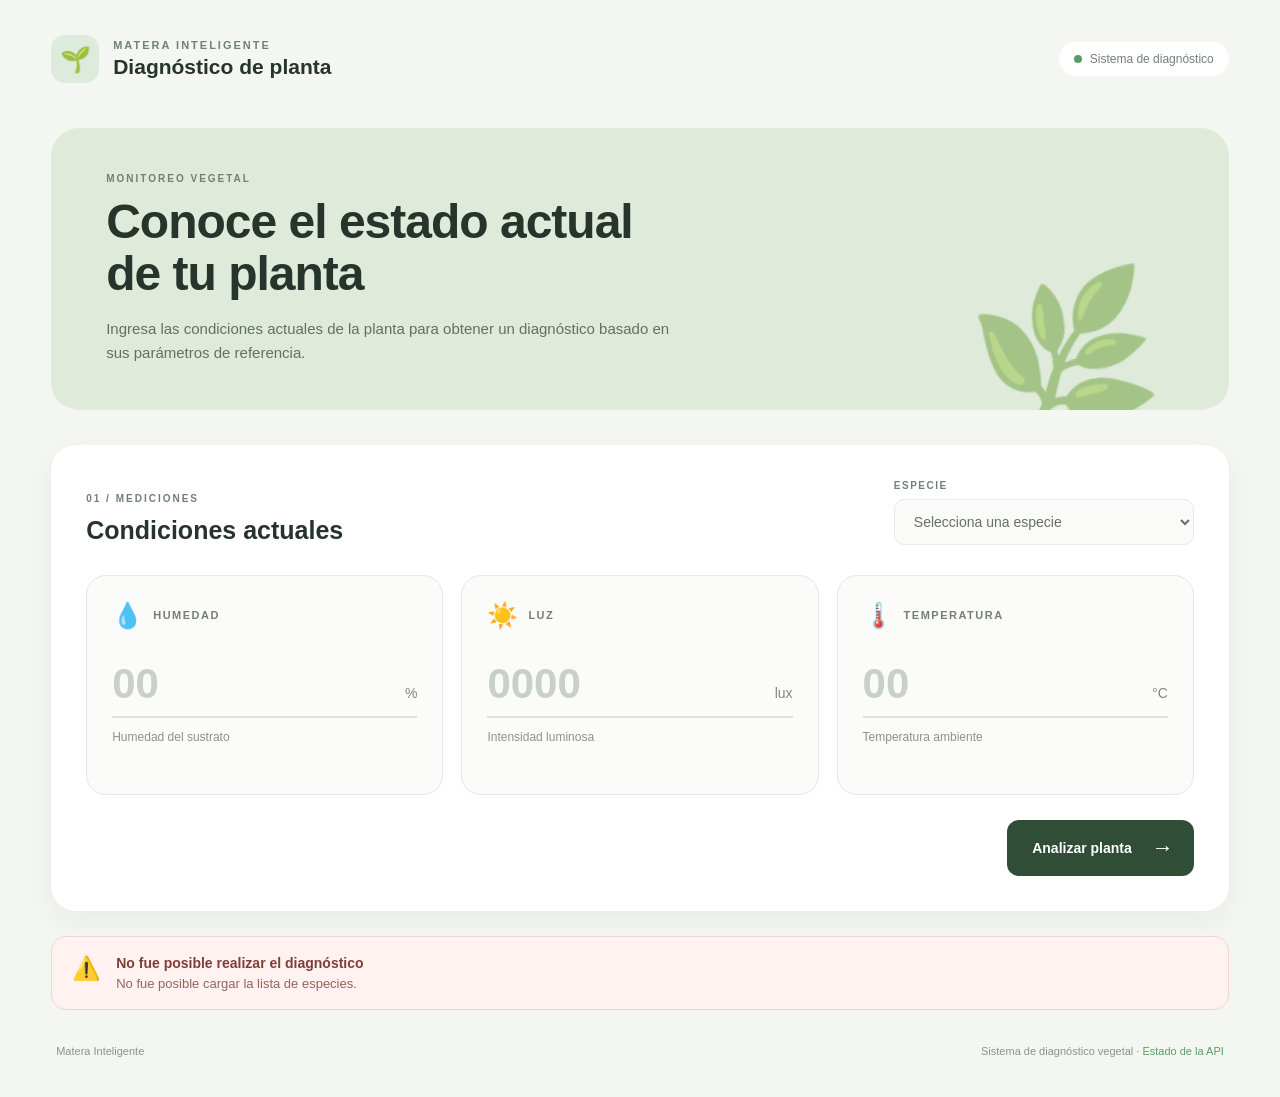
==== commit c2c96957: "Merge origin/main (cambios del equipo de front) en main # Conflicts: #	frontend/css/styles.css #	fro" ====
--- a/frontend/index.html
+++ b/frontend/index.html
@@ -4,177 +4,299 @@
     <meta charset="UTF-8">
     <meta name="viewport" content="width=device-width, initial-scale=1.0">
 
-    <title>Diagnóstico de plantas</title>
+    <title>Matera Inteligente | Diagnóstico</title>
 
     <link rel="stylesheet" href="css/styles.css">
 </head>
 
 <body>
 
-    <main class="contenedor">
-
-        <header class="encabezado">
-            <p class="etiqueta">MATERA INTELIGENTE</p>
-
-            <h1>Sistema de diagnóstico de plantas</h1>
-
-            <p class="descripcion">
-                Ingresa las condiciones actuales de la planta para consultar
-                su diagnóstico.
-            </p>
+    <main class="dashboard">
+
+        <header class="topbar">
+
+            <div class="brand">
+                <div class="brand-icon">🌱</div>
+
+                <div>
+                    <span class="brand-small">MATERA INTELIGENTE</span>
+                    <h1>Diagnóstico de planta</h1>
+                </div>
+            </div>
+
+            <div class="status">
+                <span class="status-dot"></span>
+                Sistema de diagnóstico
+            </div>
+
         </header>
 
 
-        <section class="tarjeta">
-
-            <h2>Datos de la medición</h2>
-
-            <form id="diagnostico-form">
-
-                <div class="campo campo-especie">
-                    <label for="especie">Especie</label>
-
-                    <select id="especie" name="especie" required>
-                        <option value="">
-                            Cargando especies...
-                        </option>
+        <section class="welcome">
+
+            <div>
+                <span class="section-label">MONITOREO VEGETAL</span>
+
+                <h2>
+                    Conoce el estado actual
+                    <br>
+                    de tu planta
+                </h2>
+
+                <p>
+                    Ingresa las condiciones actuales de la planta
+                    para obtener un diagnóstico basado en sus
+                    parámetros de referencia.
+                </p>
+            </div>
+
+            <div class="plant-decoration">
+                🌿
+            </div>
+
+        </section>
+
+
+        <!-- PANEL DE MEDICIONES -->
+        <section class="measurements">
+
+            <div class="section-heading">
+
+                <div>
+                    <span class="section-label">01 / MEDICIONES</span>
+                    <h3>Condiciones actuales</h3>
+                </div>
+
+                <div class="species-box">
+
+                    <label for="especie">ESPECIE</label>
+
+                    <select id="especie">
+                        <option value="">Cargando especies...</option>
                     </select>
 
-                    <small id="estado-especies" class="texto-ayuda">
-                        Las especies se cargarán desde la API.
-                    </small>
-                </div>
-
-
-                <div class="grupo-campos">
-
-                    <div class="campo">
-                        <label for="humedad">
-                            Humedad del sustrato (%)
-                        </label>
+                </div>
+
+            </div>
+
+
+            <div class="measurement-grid">
+
+                <!-- HUMEDAD -->
+                <article class="measurement-card humidity">
+
+                    <div class="card-top">
+                        <span class="measurement-icon">💧</span>
+                        <span class="measurement-name">
+                            HUMEDAD
+                        </span>
+                    </div>
+
+                    <div class="measurement-input">
 
                         <input
                             type="number"
                             id="humedad"
-                            name="humedad"
-                            step="any"
-                            placeholder="Ej. 55"
-                            required
+                            placeholder="00"
+                            min="0"
                         >
-                    </div>
-
-
-                    <div class="campo">
-                        <label for="luz">
-                            Nivel de luz (lux)
-                        </label>
+
+                        <span>%</span>
+
+                    </div>
+
+                    <p>
+                        Humedad del sustrato
+                    </p>
+
+                </article>
+
+
+                <!-- LUZ -->
+                <article class="measurement-card light">
+
+                    <div class="card-top">
+                        <span class="measurement-icon">☀️</span>
+                        <span class="measurement-name">
+                            LUZ
+                        </span>
+                    </div>
+
+                    <div class="measurement-input">
 
                         <input
                             type="number"
                             id="luz"
-                            name="luz"
-                            step="any"
-                            placeholder="Ej. 12000"
-                            required
+                            placeholder="0000"
+                            min="0"
                         >
-                    </div>
-
-
-                    <div class="campo">
-                        <label for="temperatura">
-                            Temperatura (°C)
-                        </label>
+
+                        <span>lux</span>
+
+                    </div>
+
+                    <p>
+                        Intensidad luminosa
+                    </p>
+
+                </article>
+
+
+                <!-- TEMPERATURA -->
+                <article class="measurement-card temperature">
+
+                    <div class="card-top">
+                        <span class="measurement-icon">🌡️</span>
+                        <span class="measurement-name">
+                            TEMPERATURA
+                        </span>
+                    </div>
+
+                    <div class="measurement-input">
 
                         <input
                             type="number"
                             id="temperatura"
-                            name="temperatura"
-                            step="any"
-                            placeholder="Ej. 24"
-                            required
+                            placeholder="00"
+                            step="0.1"
                         >
-                    </div>
-
-                </div>
-
-
-                <div id="mensaje-formulario" class="mensaje oculto"></div>
-
-
-                <button type="submit" id="boton-diagnostico">
-                    Consultar diagnóstico
+
+                        <span>°C</span>
+
+                    </div>
+
+                    <p>
+                        Temperatura ambiente
+                    </p>
+
+                </article>
+
+            </div>
+
+
+            <div class="action-area">
+
+                <button
+                    id="boton-diagnostico"
+                    type="button"
+                >
+                    <span>Analizar planta</span>
+                    <span class="arrow">→</span>
                 </button>
 
-            </form>
+            </div>
 
         </section>
 
 
+        <!-- RESULTADO -->
         <section
             id="resultado"
-            class="resultado oculto"
-            aria-live="polite"
+            class="diagnosis-section hidden"
         >
 
-            <div class="resultado-cabecera">
-
-                <p class="etiqueta">RESULTADO</p>
-
-                <h2>Diagnóstico de la planta</h2>
-
-                <div id="estado-global" class="vitalidad">
-                    -
-                </div>
-
-            </div>
-
-
-            <div class="parametros">
-
-                <article class="parametro">
-
-                    <div class="parametro-icono">💧</div>
+            <div class="section-heading">
+
+                <div>
+                    <span class="section-label">
+                        02 / DIAGNÓSTICO
+                    </span>
+
+                    <h3>
+                        Resultado del análisis
+                    </h3>
+                </div>
+
+            </div>
+
+
+            <!-- ESTADO GENERAL -->
+            <div class="vitality-card">
+
+                <div>
+
+                    <span class="result-label">
+                        ESTADO DE LA PLANTA
+                    </span>
+
+                    <h2 id="estado-global">
+                        --
+                    </h2>
+
+                </div>
+
+                <div
+                    id="estado-icon"
+                    class="vitality-icon"
+                >
+                    🌱
+                </div>
+
+            </div>
+
+
+            <!-- ESTADOS INDIVIDUALES -->
+            <div class="parameter-results">
+
+                <article class="result-card">
+
+                    <span>💧</span>
 
                     <div>
-                        <h3>Humedad</h3>
-                        <p id="estado-humedad">-</p>
-                    </div>
-
-                </article>
-
-
-                <article class="parametro">
-
-                    <div class="parametro-icono">☀️</div>
+                        <small>HUMEDAD</small>
+                        <strong id="resultado-humedad">
+                            --
+                        </strong>
+                    </div>
+
+                </article>
+
+
+                <article class="result-card">
+
+                    <span>☀️</span>
 
                     <div>
-                        <h3>Luz</h3>
-                        <p id="estado-luz">-</p>
-                    </div>
-
-                </article>
-
-
-                <article class="parametro">
-
-                    <div class="parametro-icono">🌡️</div>
+                        <small>LUZ</small>
+                        <strong id="resultado-luz">
+                            --
+                        </strong>
+                    </div>
+
+                </article>
+
+
+                <article class="result-card">
+
+                    <span>🌡️</span>
 
                     <div>
-                        <h3>Temperatura</h3>
-                        <p id="estado-temperatura">-</p>
-                    </div>
-
-                </article>
-
-            </div>
-
-
-            <div class="recomendaciones">
-
-                <h3>Recomendaciones</h3>
+                        <small>TEMPERATURA</small>
+                        <strong id="resultado-temperatura">
+                            --
+                        </strong>
+                    </div>
+
+                </article>
+
+            </div>
+
+
+            <div class="recommendations">
+
+                <div class="recommendation-title">
+                    <span>💡</span>
+
+                    <div>
+                        <small>RECOMENDACIONES</small>
+                        <h3>Cuidados sugeridos</h3>
+                    </div>
+                </div>
 
                 <div id="lista-recomendaciones">
-                    <!-- Las recomendaciones llegan desde la API. -->
+                    <p>
+                        No hay recomendaciones disponibles.
+                    </p>
                 </div>
 
             </div>
@@ -182,33 +304,37 @@
         </section>
 
 
+        <!-- ERROR -->
         <section
-            id="error-api"
-            class="error-api oculto"
-            aria-live="assertive"
+            id="error"
+            class="error-box hidden"
         >
 
-            <div class="error-icono">!</div>
+            <span class="error-icon">⚠️</span>
 
             <div>
-                <h2>No fue posible realizar el diagnóstico</h2>
+                <strong>
+                    No fue posible realizar el diagnóstico
+                </strong>
 
                 <p id="mensaje-error">
-                    Ocurrió un error al comunicarse con el servicio.
+                    Ocurrió un error.
                 </p>
-
-                <p id="codigo-error" class="codigo-error"></p>
             </div>
 
         </section>
 
 
-        <footer class="pie">
-
-            <p>
-                Cliente web independiente de la API de diagnóstico ·
+        <footer>
+
+            <span>
+                Matera Inteligente
+            </span>
+
+            <span>
+                Sistema de diagnóstico vegetal ·
                 <a href="estado.html">Estado de la API</a>
-            </p>
+            </span>
 
         </footer>
 
--- a/frontend/css/styles.css
+++ b/frontend/css/styles.css
@@ -1,449 +1,752 @@
-:root {
-    --color-bg: #f7f8f5;
-    --color-surface: #ffffff;
-    --color-border: #e7e9e3;
-    --color-text: #1f2621;
-    --color-text-muted: #737b70;
-    --color-accent: #3a5a40;
-    --color-accent-dark: #2c452f;
-    --color-saludable: #3a7d44;
-    --color-en-riesgo: #b8842f;
-    --color-critico: #b3403f;
-    --radius: 16px;
-    --radius-sm: 10px;
-    --shadow: 0 20px 40px -20px rgba(31, 38, 33, 0.12);
-}
-
-* {
-    box-sizing: border-box;
-    margin: 0;
-    padding: 0;
-}
-
-body {
-    font-family: -apple-system, BlinkMacSystemFont, "Segoe UI", Roboto, Helvetica, Arial, sans-serif;
-    background: var(--color-bg);
-    color: var(--color-text);
-    min-height: 100vh;
-    -webkit-font-smoothing: antialiased;
-}
-
-.contenedor {
-    width: min(680px, 92%);
-    margin: 0 auto;
-    padding: 72px 0 48px;
-}
-
-
-/* ENCABEZADO */
-
-.encabezado {
-    margin-bottom: 40px;
-}
-
-.etiqueta {
-    font-size: 11px;
-    font-weight: 700;
-    letter-spacing: 2.5px;
-    text-transform: uppercase;
-    color: var(--color-text-muted);
-    margin-bottom: 10px;
-}
-
-.encabezado h1 {
-    font-size: 29px;
-    font-weight: 650;
-    letter-spacing: -0.01em;
-    margin-bottom: 12px;
-}
-
-.descripcion {
-    color: var(--color-text-muted);
-    line-height: 1.6;
-    font-size: 15px;
-    max-width: 44ch;
-}
-
-
-/* TARJETAS */
-
-.tarjeta,
-.resultado,
-.error-api {
-    background: var(--color-surface);
-    border: 1px solid var(--color-border);
-    border-radius: var(--radius);
-    padding: 32px;
-    box-shadow: var(--shadow);
-}
-
-.tarjeta h2,
-.resultado h2 {
-    font-size: 16px;
-    font-weight: 650;
-    margin-bottom: 28px;
-}
-
-
-/* FORMULARIO */
-
-.campo {
-    display: flex;
-    flex-direction: column;
-    gap: 8px;
-}
-
-.campo-especie {
-    margin-bottom: 24px;
-}
-
-.campo label {
-    font-size: 12.5px;
-    font-weight: 650;
-    color: var(--color-text-muted);
-    letter-spacing: 0.01em;
-}
-
-.campo input,
-.campo select {
-    width: 100%;
-    height: 44px;
-    border: 1px solid var(--color-border);
-    border-radius: var(--radius-sm);
-    padding: 0 14px;
-    font-size: 14px;
-    font-family: inherit;
-    background: var(--color-surface);
-    color: var(--color-text);
-    transition: border-color 0.15s ease, box-shadow 0.15s ease;
-}
-
-.campo input:focus,
-.campo select:focus {
-    outline: none;
-    border-color: var(--color-accent);
-    box-shadow: 0 0 0 3px rgba(58, 90, 64, 0.12);
-}
-
-.campo select:disabled {
-    color: var(--color-text-muted);
-    cursor: wait;
-}
-
-.texto-ayuda {
-    color: var(--color-text-muted);
-    font-size: 12px;
-}
-
-.grupo-campos {
-    display: grid;
-    grid-template-columns: repeat(3, 1fr);
-    gap: 14px;
-}
-
-
-/* BOTÓN */
-
-button {
-    width: 100%;
-    margin-top: 26px;
-    height: 46px;
-    border: none;
-    border-radius: var(--radius-sm);
-    background: var(--color-accent);
-    color: white;
-    font-size: 14px;
-    font-weight: 650;
-    letter-spacing: 0.01em;
-    cursor: pointer;
-    transition: background 0.18s ease, transform 0.1s ease;
-}
-
-button:hover {
-    background: var(--color-accent-dark);
-}
-
-button:active {
-    transform: translateY(1px);
-}
-
-button:disabled {
-    opacity: 0.6;
-    cursor: wait;
-}
-
-
-/* MENSAJES */
-
-.mensaje {
-    margin-top: 16px;
-    padding: 12px 14px;
-    border-radius: var(--radius-sm);
-    font-size: 13.5px;
-    line-height: 1.5;
-    animation: aparecer 0.25s ease both;
-}
-
-.mensaje.error {
-    background: #fdf3f2;
-    border: 1px solid #f0d7d5;
-    color: #8a3d3c;
-}
-
-
-/* RESULTADO */
-
-.resultado {
-    margin-top: 20px;
-    animation: aparecer 0.4s ease both;
-}
-
-.resultado-cabecera {
-    border-bottom: 1px solid var(--color-border);
-    padding-bottom: 24px;
-}
-
-.vitalidad {
-    display: inline-flex;
-    align-items: center;
-    gap: 8px;
-    min-height: 36px;
-    padding: 7px 16px;
-    margin-top: 8px;
-    border-radius: 999px;
-    background: #eef1ec;
-    color: var(--color-accent);
-    font-weight: 650;
-    font-size: 13px;
-    letter-spacing: 0.02em;
-    animation: aparecerEscala 0.35s ease 0.05s both;
-}
-
-.vitalidad.estado-saludable {
-    background: #eaf5ec;
-    color: var(--color-saludable);
-}
-
-.vitalidad.estado-en_riesgo {
-    background: #fbf1e2;
-    color: var(--color-en-riesgo);
-}
-
-.vitalidad.estado-critico {
-    background: #fbeceb;
-    color: var(--color-critico);
-}
-
-
-/* PARÁMETROS */
-
-.parametros {
-    display: grid;
-    grid-template-columns: repeat(3, 1fr);
-    gap: 12px;
-    margin-top: 24px;
-}
-
-.parametro {
-    border: 1px solid var(--color-border);
-    border-radius: var(--radius-sm);
-    padding: 16px;
-    animation: aparecer 0.35s ease both;
-}
-
-.parametro:nth-child(1) { animation-delay: 0.05s; }
-.parametro:nth-child(2) { animation-delay: 0.1s; }
-.parametro:nth-child(3) { animation-delay: 0.15s; }
-
-.parametro-icono {
-    display: none;
-}
-
-.parametro h3 {
-    font-size: 11.5px;
-    font-weight: 650;
-    text-transform: uppercase;
-    letter-spacing: 0.04em;
-    color: var(--color-text-muted);
-    margin-bottom: 6px;
-}
-
-.parametro p {
-    font-size: 14px;
-    font-weight: 650;
-}
-
-
-/* ESTADOS */
-
-.estado-bajo {
-    color: var(--color-en-riesgo);
-}
-
-.estado-optimo {
-    color: var(--color-saludable);
-}
-
-.estado-alto {
-    color: var(--color-critico);
-}
-
-
-/* RECOMENDACIONES */
-
-.recomendaciones {
-    margin-top: 26px;
-    padding-top: 22px;
-    border-top: 1px solid var(--color-border);
-}
-
-.recomendaciones h3 {
-    margin-bottom: 12px;
-    font-size: 12.5px;
-    font-weight: 650;
-    text-transform: uppercase;
-    letter-spacing: 0.04em;
-    color: var(--color-text-muted);
-}
-
-.recomendacion {
-    padding: 13px 15px;
-    margin-bottom: 8px;
-    border-radius: var(--radius-sm);
-    background: #f6f7f4;
-    color: #4c5349;
-    font-size: 13.5px;
-    line-height: 1.55;
-    animation: aparecer 0.3s ease both;
-}
-
-.recomendacion:last-child {
-    margin-bottom: 0;
-}
-
-
-/* ERROR DE API */
-
-.error-api {
-    display: flex;
-    gap: 16px;
-    margin-top: 20px;
-    border-color: #f0d7d5;
-    background: #fffaf9;
-    animation: aparecer 0.35s ease both;
-}
-
-.error-icono {
-    width: 30px;
-    height: 30px;
-    flex-shrink: 0;
-    display: flex;
-    justify-content: center;
-    align-items: center;
-    border-radius: 50%;
-    background: var(--color-critico);
-    color: white;
-    font-weight: 650;
-    font-size: 14px;
-}
-
-.error-api h2 {
-    font-size: 16px;
-    font-weight: 650;
-    margin-bottom: 7px;
-}
-
-.error-api p {
-    color: #6e5a5a;
-    line-height: 1.5;
-    font-size: 13.5px;
-}
-
-.codigo-error {
-    margin-top: 7px;
-    font-size: 11.5px;
-    font-family: ui-monospace, SFMono-Regular, Menlo, monospace;
-    color: #8a7070;
-}
-
-
-/* UTILIDAD */
-
-.oculto {
-    display: none;
-}
-
-
-/* PIE */
-
-.pie {
-    text-align: center;
-    margin-top: 32px;
-    color: var(--color-text-muted);
-    font-size: 12px;
-}
-
-.pie a {
-    color: var(--color-accent);
-    text-decoration: none;
-}
-
-.pie a:hover {
-    text-decoration: underline;
-}
-
-
-/* ANIMACIONES */
-
-@keyframes aparecer {
-    from {
-        opacity: 0;
-        transform: translateY(6px);
-    }
-    to {
-        opacity: 1;
-        transform: translateY(0);
-    }
-}
-
-@keyframes aparecerEscala {
-    from {
-        opacity: 0;
-        transform: scale(0.9);
-    }
-    to {
-        opacity: 1;
-        transform: scale(1);
-    }
-}
-
-@media (prefers-reduced-motion: reduce) {
-    * {
-        animation-duration: 0.001ms !important;
-    }
-}
-
-
-/* RESPONSIVE */
-
-@media (max-width: 700px) {
-
-    .contenedor {
-        padding: 40px 0;
-    }
-
-    .encabezado h1 {
-        font-size: 25px;
-    }
-
-    .grupo-campos,
-    .parametros {
-        grid-template-columns: 1fr;
-    }
-
-    .tarjeta,
-    .resultado,
-    .error-api {
-        padding: 22px;
-    }
-}
+* {
+    box-sizing: border-box;
+    margin: 0;
+    padding: 0;
+}
+
+body {
+    font-family: Arial, Helvetica, sans-serif;
+    background: #f4f6f1;
+    color: #26342b;
+    min-height: 100vh;
+}
+
+
+
+
+.dashboard {
+    width: min(1180px, 92%);
+    margin: 0 auto;
+    padding: 35px 0 25px;
+}
+
+
+
+
+.topbar {
+    display: flex;
+    justify-content: space-between;
+    align-items: center;
+    margin-bottom: 45px;
+}
+
+.brand {
+    display: flex;
+    align-items: center;
+    gap: 14px;
+}
+
+.brand-icon {
+    width: 48px;
+    height: 48px;
+
+    display: flex;
+    align-items: center;
+    justify-content: center;
+
+    background: #dcebdc;
+    border-radius: 14px;
+
+    font-size: 25px;
+}
+
+.brand-small {
+    display: block;
+
+    font-size: 11px;
+    font-weight: bold;
+    letter-spacing: 2px;
+
+    color: #718174;
+
+    margin-bottom: 4px;
+}
+
+.brand h1 {
+    font-size: 21px;
+    font-weight: 700;
+}
+
+.status {
+    display: flex;
+    align-items: center;
+    gap: 8px;
+
+    font-size: 12px;
+    color: #718174;
+
+    background: white;
+    padding: 10px 15px;
+
+    border-radius: 20px;
+}
+
+.status-dot {
+    width: 8px;
+    height: 8px;
+
+    border-radius: 50%;
+    background: #5b9b67;
+}
+
+
+
+
+.welcome {
+    position: relative;
+
+    display: flex;
+    justify-content: space-between;
+    align-items: center;
+
+    min-height: 230px;
+
+    padding: 45px 55px;
+
+    background: #dfeadb;
+
+    border-radius: 28px;
+
+    overflow: hidden;
+
+    margin-bottom: 35px;
+}
+
+.section-label {
+    display: block;
+
+    font-size: 10px;
+    font-weight: bold;
+
+    letter-spacing: 2px;
+
+    color: #708071;
+
+    margin-bottom: 12px;
+}
+
+.welcome h2 {
+    font-size: clamp(32px, 4vw, 48px);
+
+    line-height: 1.08;
+
+    letter-spacing: -1px;
+
+    margin-bottom: 17px;
+}
+
+.welcome p {
+    max-width: 570px;
+
+    color: #617064;
+
+    font-size: 15px;
+
+    line-height: 1.6;
+}
+
+.plant-decoration {
+    position: absolute;
+
+    right: 70px;
+    bottom: -35px;
+
+    font-size: 150px;
+
+    opacity: 0.45;
+
+    transform: rotate(-8deg);
+}
+
+
+
+
+.measurements,
+.diagnosis-section {
+    background: white;
+
+    border-radius: 25px;
+
+    padding: 35px;
+
+    margin-bottom: 25px;
+
+    box-shadow: 0 10px 30px rgba(40, 60, 45, 0.05);
+}
+
+.section-heading {
+    display: flex;
+    justify-content: space-between;
+    align-items: flex-end;
+
+    margin-bottom: 30px;
+}
+
+.section-heading h3 {
+    font-size: 25px;
+}
+
+
+/*ESPECIE*/
+
+.species-box {
+    width: 300px;
+}
+
+.species-box label {
+    display: block;
+
+    font-size: 10px;
+    font-weight: bold;
+
+    letter-spacing: 1.5px;
+
+    color: #718174;
+
+    margin-bottom: 8px;
+}
+
+.species-box select {
+    width: 100%;
+
+    border: 1px solid #dce3dc;
+
+    background: #f8faf7;
+
+    padding: 13px 15px;
+
+    border-radius: 10px;
+
+    font-size: 14px;
+
+    color: #26342b;
+
+    outline: none;
+
+    cursor: pointer;
+}
+
+.species-box select:focus {
+    border-color: #83a889;
+}
+
+
+/*TARJETAS DE MEDICIÓN*/
+
+.measurement-grid {
+    display: grid;
+
+    grid-template-columns: repeat(3, 1fr);
+
+    gap: 18px;
+}
+
+.measurement-card {
+    min-height: 220px;
+
+    border: 1px solid #e3e9e3;
+
+    border-radius: 20px;
+
+    padding: 25px;
+
+    background: #fbfcfa;
+
+    transition:
+        transform 0.2s ease,
+        box-shadow 0.2s ease;
+}
+
+.measurement-card:hover {
+    transform: translateY(-3px);
+
+    box-shadow: 0 8px 20px rgba(40, 60, 45, 0.08);
+}
+
+.card-top {
+    display: flex;
+
+    align-items: center;
+
+    gap: 10px;
+
+    margin-bottom: 30px;
+}
+
+.measurement-icon {
+    font-size: 25px;
+}
+
+.measurement-name {
+    font-size: 11px;
+
+    font-weight: bold;
+
+    letter-spacing: 1.5px;
+
+    color: #748076;
+}
+
+.measurement-input {
+    display: flex;
+
+    align-items: baseline;
+
+    gap: 8px;
+
+    border-bottom: 2px solid #dce4dc;
+
+    padding-bottom: 8px;
+
+    margin-bottom: 12px;
+}
+
+.measurement-input input {
+    width: 100%;
+
+    border: none;
+
+    outline: none;
+
+    background: transparent;
+
+    font-size: 42px;
+
+    font-weight: 600;
+
+    color: #26342b;
+}
+
+.measurement-input input::placeholder {
+    color: #c8d0c9;
+}
+
+.measurement-input span {
+    font-size: 14px;
+
+    color: #7c887f;
+}
+
+.measurement-card p {
+    font-size: 12px;
+
+    color: #89938c;
+}
+
+
+
+
+.action-area {
+    display: flex;
+
+    justify-content: flex-end;
+
+    margin-top: 25px;
+}
+
+#boton-diagnostico {
+    border: none;
+
+    background: #304d38;
+
+    color: white;
+
+    padding: 15px 20px 15px 25px;
+
+    border-radius: 12px;
+
+    font-size: 14px;
+
+    font-weight: bold;
+
+    display: flex;
+
+    align-items: center;
+
+    gap: 20px;
+
+    cursor: pointer;
+
+    transition:
+        background 0.2s ease,
+        transform 0.2s ease;
+}
+
+#boton-diagnostico:hover {
+    background: #253d2c;
+
+    transform: translateY(-2px);
+}
+
+.arrow {
+    font-size: 22px;
+
+    font-weight: normal;
+}
+
+
+
+
+.vitality-card {
+    display: flex;
+
+    align-items: center;
+
+    justify-content: space-between;
+
+    background: #eef5ed;
+
+    border-radius: 20px;
+
+    padding: 28px 32px;
+
+    margin-bottom: 18px;
+
+    transition: background 0.25s ease;
+}
+
+.vitality-card.estado-saludable {
+    background: #e5f3e6;
+}
+
+.vitality-card.estado-en_riesgo {
+    background: #fbf1e2;
+}
+
+.vitality-card.estado-critico {
+    background: #fbeceb;
+}
+
+.result-label {
+    display: block;
+
+    font-size: 10px;
+
+    letter-spacing: 1.7px;
+
+    font-weight: bold;
+
+    color: #728074;
+
+    margin-bottom: 8px;
+}
+
+.vitality-card h2 {
+    font-size: 35px;
+
+    letter-spacing: -1px;
+}
+
+.vitality-icon {
+    font-size: 55px;
+}
+
+
+
+
+.parameter-results {
+    display: grid;
+
+    grid-template-columns: repeat(3, 1fr);
+
+    gap: 15px;
+
+    margin-bottom: 20px;
+}
+
+.result-card {
+    display: flex;
+
+    align-items: center;
+
+    gap: 15px;
+
+    padding: 20px;
+
+    border: 1px solid #e5e9e5;
+
+    border-radius: 15px;
+}
+
+.result-card > span {
+    font-size: 25px;
+}
+
+.result-card small {
+    display: block;
+
+    font-size: 9px;
+
+    letter-spacing: 1.5px;
+
+    color: #89938c;
+
+    margin-bottom: 5px;
+}
+
+.result-card strong {
+    font-size: 16px;
+}
+
+
+
+
+.recommendations {
+    border-top: 1px solid #e5e9e5;
+
+    padding-top: 25px;
+}
+
+.recommendation-title {
+    display: flex;
+
+    align-items: center;
+
+    gap: 12px;
+
+    margin-bottom: 18px;
+}
+
+.recommendation-title > span {
+    font-size: 25px;
+}
+
+.recommendation-title small {
+    display: block;
+
+    font-size: 9px;
+
+    letter-spacing: 1.5px;
+
+    color: #89938c;
+}
+
+.recommendation-title h3 {
+    font-size: 17px;
+
+    margin-top: 3px;
+}
+
+#lista-recomendaciones {
+    display: flex;
+
+    flex-direction: column;
+
+    gap: 10px;
+}
+
+.recommendation-item {
+    background: #f6f8f5;
+
+    border-radius: 12px;
+
+    padding: 14px 16px;
+
+    font-size: 13px;
+
+    line-height: 1.5;
+
+    color: #536057;
+}
+
+
+
+
+.error-box {
+    display: flex;
+
+    align-items: flex-start;
+
+    gap: 15px;
+
+    background: #fff2f0;
+
+    border: 1px solid #f1d5d0;
+
+    padding: 18px 20px;
+
+    border-radius: 15px;
+
+    margin-bottom: 20px;
+}
+
+.error-icon {
+    font-size: 23px;
+}
+
+.error-box strong {
+    display: block;
+
+    font-size: 14px;
+
+    color: #803e38;
+
+    margin-bottom: 5px;
+}
+
+.error-box p {
+    font-size: 13px;
+
+    color: #94645f;
+}
+
+
+
+
+.hidden {
+    display: none;
+}
+
+
+/* ANIMACIONES DE APARICIÓN */
+
+.diagnosis-section,
+.error-box {
+    animation: aparecer 0.4s ease both;
+}
+
+.result-card,
+.recommendation-item {
+    animation: aparecer 0.35s ease both;
+}
+
+.result-card:nth-child(1) { animation-delay: 0.05s; }
+.result-card:nth-child(2) { animation-delay: 0.1s; }
+.result-card:nth-child(3) { animation-delay: 0.15s; }
+
+@keyframes aparecer {
+    from {
+        opacity: 0;
+        transform: translateY(6px);
+    }
+    to {
+        opacity: 1;
+        transform: translateY(0);
+    }
+}
+
+@media (prefers-reduced-motion: reduce) {
+    * {
+        animation-duration: 0.001ms !important;
+    }
+}
+
+
+
+
+footer {
+    display: flex;
+
+    justify-content: space-between;
+
+    padding: 15px 5px;
+
+    font-size: 11px;
+
+    color: #89938c;
+}
+
+footer a {
+    color: #5b9b67;
+    text-decoration: none;
+}
+
+footer a:hover {
+    text-decoration: underline;
+}
+
+
+
+@media (max-width: 850px) {
+
+    .welcome {
+        padding: 35px;
+
+    }
+
+    .plant-decoration {
+        opacity: 0.2;
+
+        right: 25px;
+    }
+
+    .measurement-grid {
+        grid-template-columns: 1fr;
+    }
+
+    .parameter-results {
+        grid-template-columns: 1fr;
+    }
+
+    .section-heading {
+        align-items: stretch;
+
+        flex-direction: column;
+
+        gap: 25px;
+    }
+
+    .species-box {
+        width: 100%;
+    }
+
+}
+
+
+@media (max-width: 600px) {
+
+    .dashboard {
+        width: 94%;
+
+        padding-top: 20px;
+    }
+
+    .topbar {
+        align-items: flex-start;
+
+        gap: 15px;
+
+        flex-direction: column;
+    }
+
+    .status {
+        display: none;
+    }
+
+    .welcome {
+        min-height: 280px;
+
+        padding: 30px 25px;
+
+        border-radius: 20px;
+    }
+
+    .welcome h2 {
+        font-size: 32px;
+    }
+
+    .measurements,
+    .diagnosis-section {
+        padding: 22px;
+
+        border-radius: 20px;
+    }
+
+    .action-area {
+        justify-content: stretch;
+    }
+
+    #boton-diagnostico {
+        width: 100%;
+
+        justify-content: space-between;
+    }
+
+    footer {
+        flex-direction: column;
+
+        gap: 5px;
+    }
+
+}
+
